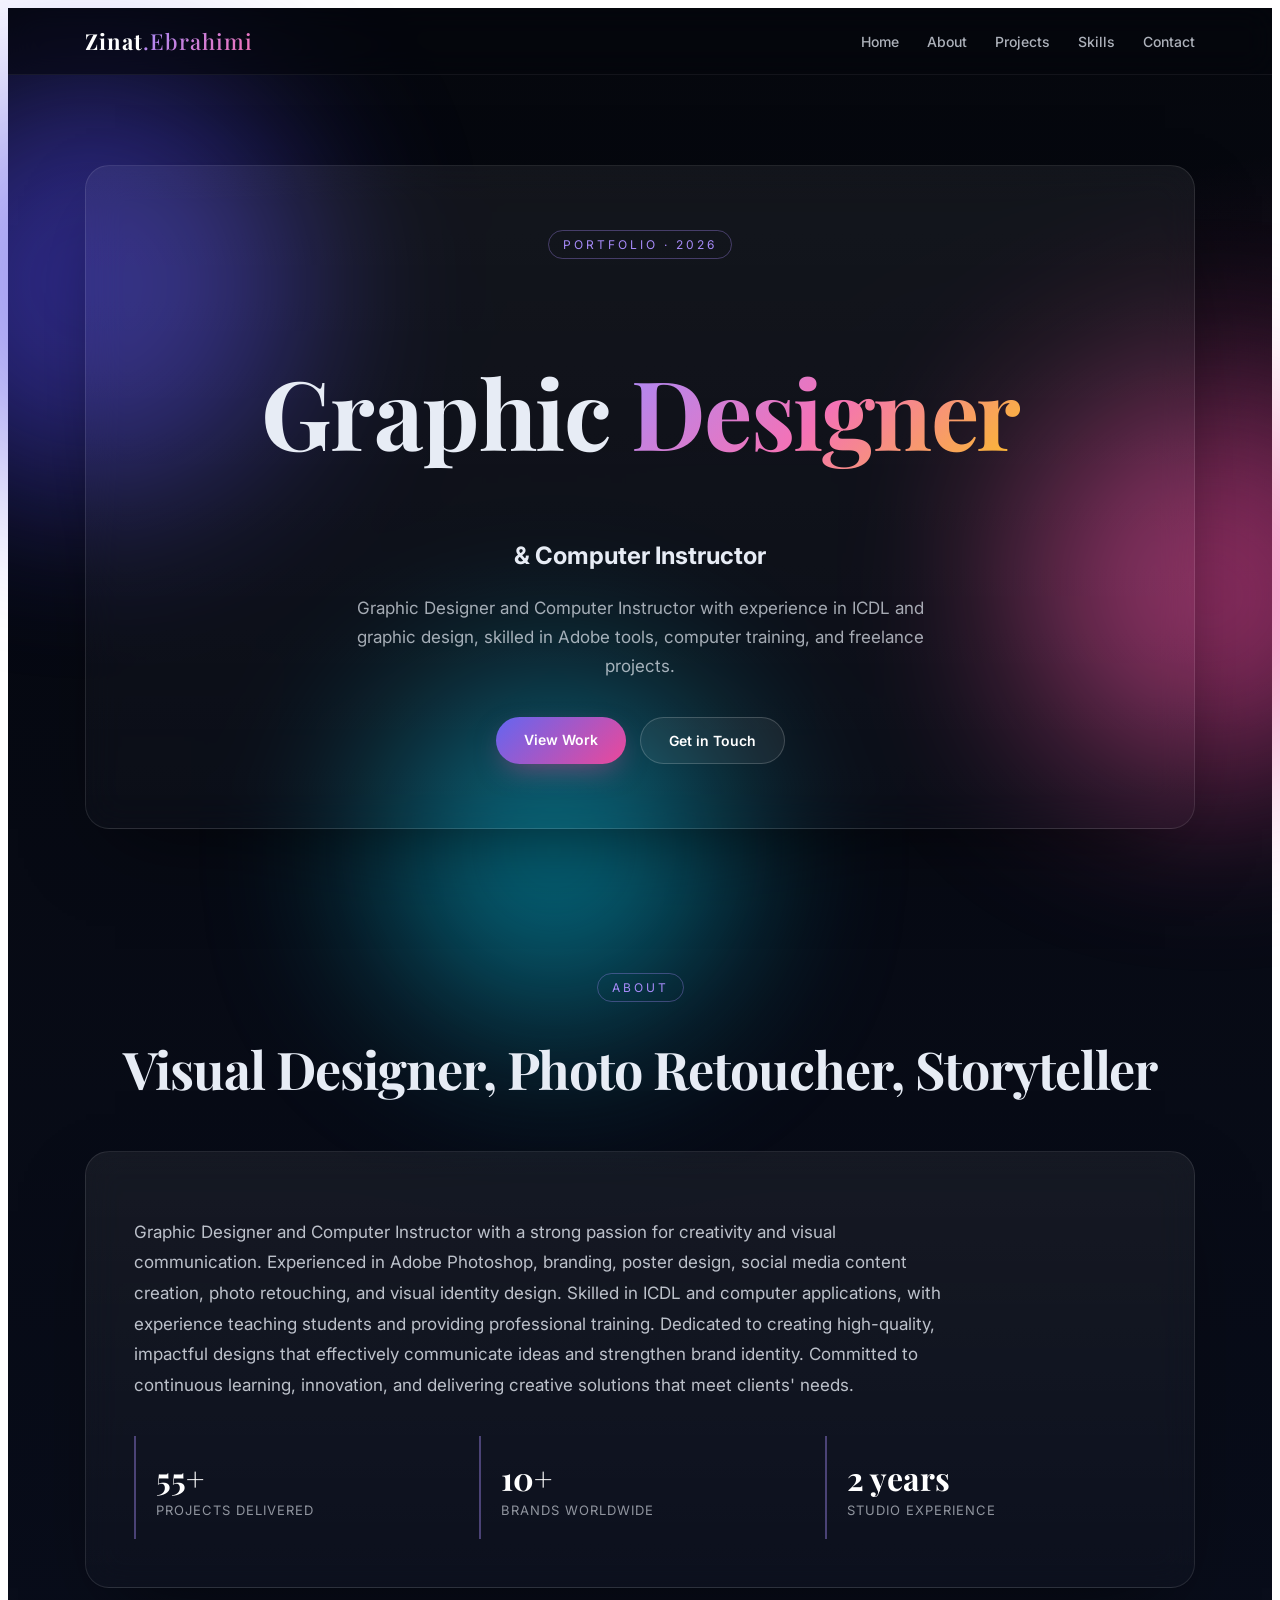
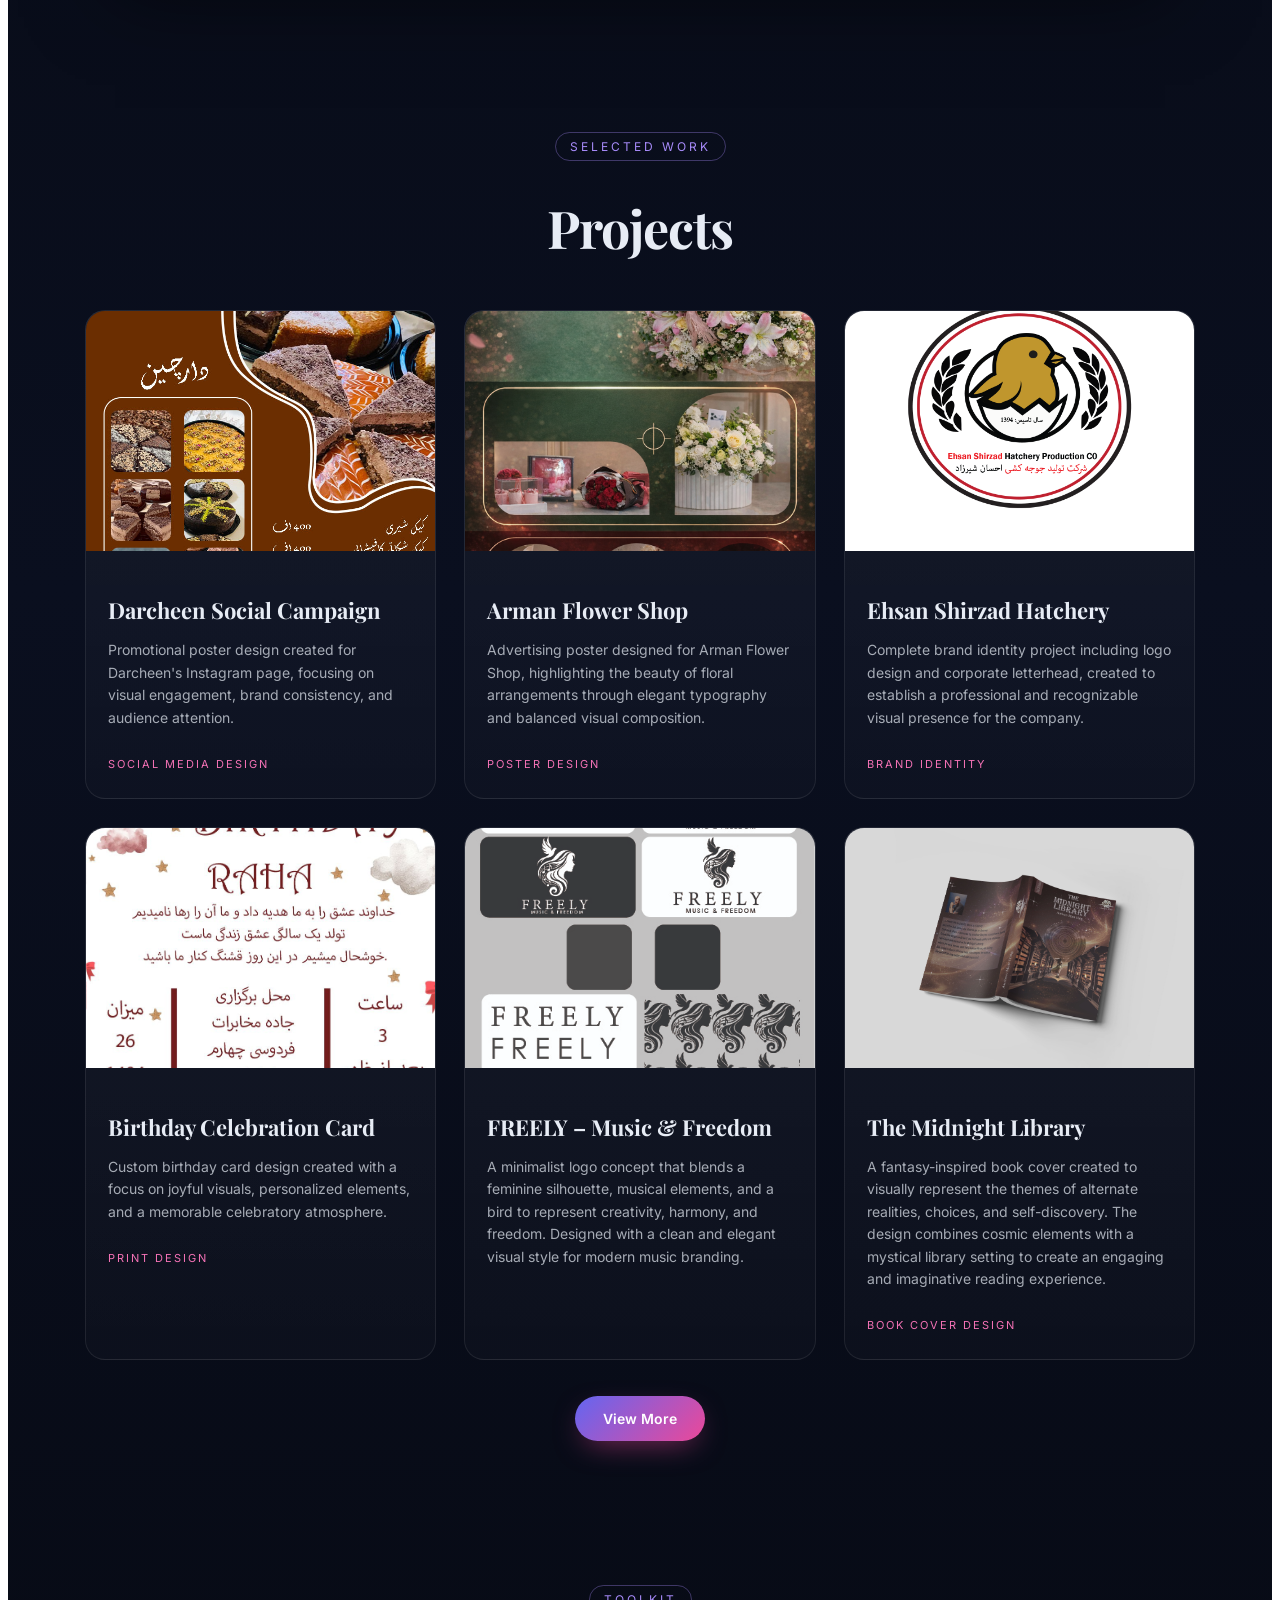
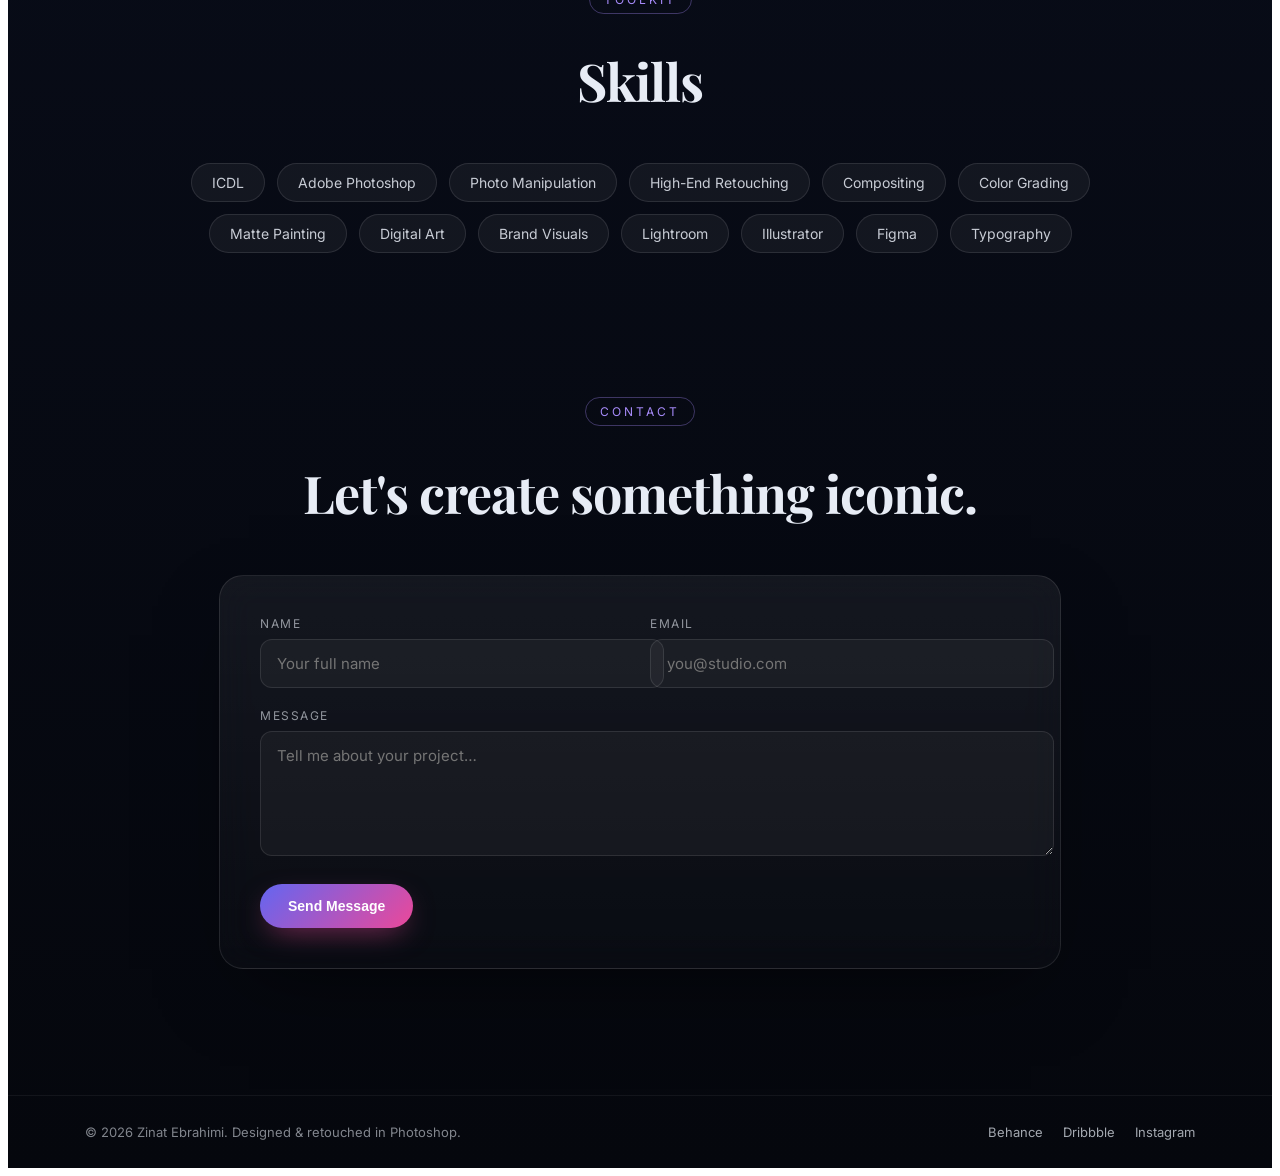
==== index.html @ a266a209 "Add files via upload" ====
<!doctype html>
<html lang="en">
<head>
<meta charset="utf-8" />
<meta name="viewport" content="width=device-width, initial-scale=1" />
<title>Zinat Ebrahimi — Photoshop Designer Portfolio</title>
<meta name="description" content="Luxury portfolio of Alex Rivera, a senior Photoshop designer crafting cinematic photo manipulation, brand visuals, and digital art." />
<link rel="preconnect" href="https://fonts.googleapis.com" />
<link rel="preconnect" href="https://fonts.gstatic.com" crossorigin />
<link rel="stylesheet" href="https://fonts.googleapis.com/css2?family=Inter:wght@300;400;500;600;700&family=Playfair+Display:wght@600;700&display=swap" />
<link rel="stylesheet" href="style.css" />
</head>
<body>
<div class="page">
  <div class="bg-orbs" aria-hidden="true">
    <span class="orb orb-1"></span>
    <span class="orb orb-2"></span>
    <span class="orb orb-3"></span>
  </div>
  <header class="navbar">
    <a href="#home" class="logo">Zinat<span>.Ebrahimi</span></a>
    <nav class="nav-links">
      <a href="#home">Home</a>
      <a href="#about">About</a>
      <a href="#projects">Projects</a>
      <a href="#skills">Skills</a>
      <a href="#contact">Contact</a>
    </nav>
  </header>
  <section id="home" class="hero">
    <div class="hero-inner glass">
      <span class="eyebrow">Portfolio · 2026</span>
      <h1>Graphic <span class="gradient-text">Designer</span></h1>
      <h2>& Computer Instructor</h2>
      <p class="subtitle">Graphic Designer and Computer
Instructor with experience in ICDL
and graphic design, skilled in Adobe
tools, computer training, and
freelance projects.</p>
      <div class="hero-cta">
        <a href="#projects" class="btn btn-primary">View Work</a>
        <a href="#contact" class="btn btn-ghost">Get in Touch</a>
      </div>
    </div>
  </section>
  <section id="about" class="section">
    <div class="section-head">
      <span class="eyebrow">About</span>
      <h2>Visual Designer, Photo Retoucher, Storyteller</h2>
    </div>
    <div class="about glass">
      <p>Graphic Designer and Computer Instructor with a strong passion for creativity and visual communication. Experienced in Adobe Photoshop, branding, poster design, social media content creation, photo retouching, and visual identity design. Skilled in ICDL and computer applications, with experience teaching students and providing professional training. Dedicated to creating high-quality, impactful designs that effectively communicate ideas and strengthen brand identity. Committed to continuous learning, innovation, and delivering creative solutions that meet clients' needs.</p>
      <div class="stats">
        <div><strong>55+</strong><span>Projects delivered</span></div>
        <div><strong>10+</strong><span>Brands worldwide</span></div>
        <div><strong>2 years</strong><span>Studio experience</span></div>
      </div>
    </div>
  </section>
  <section id="projects" class="section">
    <div class="section-head">
      <span class="eyebrow">Selected Work</span>
      <h2>Projects</h2>
    </div>
    <div class="projects">
      <article class="card">
        <div class="card-media" style="background-image:url('./image/4.jpg')"></div>
        <div class="card-body"><h3>Darcheen Social Campaign</h3><p>Promotional poster design created for Darcheen's Instagram page, focusing on visual engagement, brand consistency, and audience attention.</p><span class="card-tag">Social Media Design</span></div>
      </article>
      <article class="card">
        <div class="card-media" style="background-image:url('./image/6.png')"></div>
        <div class="card-body"><h3>Arman Flower Shop</h3><p>Advertising poster designed for Arman Flower Shop, highlighting the beauty of floral arrangements through elegant typography and balanced visual composition.</p><span class="card-tag">Poster Design</span></div>
      </article>
      <article class="card">
        <div class="card-media" style="background-image:url('./image/23.png')"></div>
        <div class="card-body"><h3>Ehsan Shirzad Hatchery</h3><p>Complete brand identity project including logo design and corporate letterhead, created to establish a professional and recognizable visual presence for the company.</p><span class="card-tag">Brand Identity</span></div>
      </article>
      <article class="card">
        <div class="card-media" style="background-image:url('./image/24.jpg')"></div>
        <div class="card-body"><h3>Birthday Celebration Card</h3><p>Custom birthday card design created with a focus on joyful visuals, personalized elements, and a memorable celebratory atmosphere.</p><span class="card-tag">Print Design</span></div>
      </article>
      <article class="card">
        <div class="card-media" style="background-image:url('./image/25.jpg')"></div>
        <div class="card-body"><h3>FREELY – Music & Freedom</h3><p>A minimalist logo concept that blends a feminine silhouette, musical elements, and a bird to represent creativity, harmony, and freedom. Designed with a clean and elegant visual style for modern music branding.</p><span class="card-tag"></span></div>
      </article>
       <article class="card">
        <div class="card-media" style="background-image:url('./image/9.jpg')"></div>
        <div class="card-body"><h3>The Midnight Library</h3><p>A fantasy-inspired book cover created to visually represent the themes of alternate realities, choices, and self-discovery. The design combines cosmic elements with a mystical library setting to create an engaging and imaginative reading experience.</p><span class="card-tag">Book Cover Design</span></div>
      </article>
    </div>
    <div class="hero-cta">
        <a href="./more.html" class="btn btn-primary">View More</a>
      </div>
  </section>
  <section id="skills" class="section">
    <div class="section-head">
      <span class="eyebrow">Toolkit</span>
      <h2>Skills</h2>
    </div>
    <div class="pills">
      <span class="pill">ICDL</span>
      <span class="pill">Adobe Photoshop</span>
      <span class="pill">Photo Manipulation</span>
      <span class="pill">High-End Retouching</span>
      <span class="pill">Compositing</span>
      <span class="pill">Color Grading</span>
      <span class="pill">Matte Painting</span>
      <span class="pill">Digital Art</span>
      <span class="pill">Brand Visuals</span>
      <span class="pill">Lightroom</span>
      <span class="pill">Illustrator</span>
      <span class="pill">Figma</span>
      <span class="pill">Typography</span>
    </div>
  </section>
  <section id="contact" class="section">
    <div class="section-head">
      <span class="eyebrow">Contact</span>
      <h2>Let's create something iconic.</h2>
    </div>
    <form class="contact glass" onsubmit="event.preventDefault()">
      <div class="row">
        <label><span>Name</span><input type="text" placeholder="Your full name" required /></label>
        <label><span>Email</span><input type="email" placeholder="you@studio.com" required /></label>
      </div>
      <label><span>Message</span><textarea rows="5" placeholder="Tell me about your project…" required></textarea></label>
      <button type="submit" class="btn btn-primary">Send Message</button>
    </form>
  </section>
  <footer class="footer">
    <div>© 2026 Zinat Ebrahimi. Designed & retouched in Photoshop.</div>
    <div class="socials">
      <a href="#">Behance</a>
      <a href="#">Dribbble</a>
      <a href="#">Instagram</a>
    </div>
  </footer>
</div>
</body>
</html>
---- style.css ----
public/portfolio/styles.css
* { box-sizing: border-box; margin: 0; padding: 0; }
html { scroll-behavior: smooth; }
body { font-family: 'Inter', system-ui, sans-serif; }
.page {
  position: relative;
  min-height: 100vh;
  color: #e7ecf5;
  background:
    radial-gradient(1200px 600px at 10% -10%, rgba(99,102,241,0.20), transparent 60%),
    radial-gradient(900px 500px at 110% 10%, rgba(236,72,153,0.15), transparent 60%),
    linear-gradient(180deg, #05070d 0%, #0a0f1f 50%, #05070d 100%);
  overflow-x: hidden;
}
.bg-orbs { position: fixed; inset: 0; pointer-events: none; z-index: 0; }
.orb { position: absolute; border-radius: 50%; filter: blur(90px); opacity: .55; animation: float 14s ease-in-out infinite; }
.orb-1 { width: 420px; height: 420px; background: #4f46e5; top: 8%; left: -120px; }
.orb-2 { width: 380px; height: 380px; background: #ec4899; top: 45%; right: -120px; animation-delay: -5s; }
.orb-3 { width: 340px; height: 340px; background: #06b6d4; bottom: -120px; left: 30%; animation-delay: -9s; }
@keyframes float { 0%,100% { transform: translateY(0) translateX(0); } 50% { transform: translateY(-40px) translateX(20px); } }
.glass {
  background: linear-gradient(180deg, rgba(255,255,255,0.06), rgba(255,255,255,0.02));
  border: 1px solid rgba(255,255,255,0.10);
  backdrop-filter: blur(18px);
  -webkit-backdrop-filter: blur(18px);
  border-radius: 24px;
  box-shadow: 0 30px 80px -30px rgba(0,0,0,0.6);
}
.navbar {
  position: sticky; top: 0; z-index: 50;
  display: flex; align-items: center; justify-content: space-between;
  padding: 18px 6vw;
  background: rgba(5,7,13,0.55);
  backdrop-filter: blur(16px);
  border-bottom: 1px solid rgba(255,255,255,0.06);
}
.logo { font-family: 'Playfair Display', serif; font-size: 22px; font-weight: 700; color: #fff; text-decoration: none; letter-spacing: 1px; }
.logo span { background: linear-gradient(135deg,#a78bfa,#f472b6); -webkit-background-clip: text; background-clip: text; color: transparent; font-weight: 500; }
.nav-links { display: flex; gap: 28px; }
.nav-links a { color: rgba(231,236,245,.75); text-decoration: none; font-size: 14px; font-weight: 500; position: relative; transition: color .25s; }
.nav-links a::after { content:''; position:absolute; left:0; bottom:-6px; width:0; height:1px; background: linear-gradient(90deg,#a78bfa,#f472b6); transition: width .3s ease; }
.nav-links a:hover { color: #fff; }
.nav-links a:hover::after { width: 100%; }
.hero { position: relative; z-index: 1; padding: 10vh 6vw 8vh; display:flex; justify-content:center; }
.hero-inner { padding: 64px 56px; max-width: 1000px; width: 100%; text-align: center; }
.eyebrow { display:inline-block; font-size: 12px; letter-spacing: 3px; text-transform: uppercase; color: #a78bfa; padding: 6px 14px; border:1px solid rgba(167,139,250,.35); border-radius:999px; margin-bottom: 22px; }
h1 { font-family: 'Playfair Display', serif; font-size: clamp(48px, 8vw, 96px); line-height: 1.05; font-weight: 700; letter-spacing: -1.5px; }
.gradient-text { background: linear-gradient(135deg,#a78bfa 0%, #f472b6 50%, #fbbf24 100%); -webkit-background-clip: text; background-clip: text; color: transparent; }
.subtitle { margin: 24px auto 0; max-width: 620px; font-size: 17px; line-height: 1.7; color: rgba(231,236,245,.7); }
.hero-cta { margin-top: 36px; display:flex; gap: 14px; justify-content: center; flex-wrap: wrap; }
.btn { display: inline-block; padding: 14px 28px; border-radius: 999px; font-size: 14px; font-weight: 600; text-decoration: none; cursor: pointer; transition: transform .25s ease, box-shadow .25s ease, background .25s; border: none; }
.btn-primary { color: #fff; background: linear-gradient(135deg,#6366f1,#ec4899); box-shadow: 0 10px 30px -10px rgba(236,72,153,.6); }
.btn-primary:hover { transform: translateY(-2px); box-shadow: 0 18px 40px -10px rgba(236,72,153,.7); }
.btn-ghost { color: #fff; background: rgba(255,255,255,.06); border: 1px solid rgba(255,255,255,.18); }
.btn-ghost:hover { background: rgba(255,255,255,.12); transform: translateY(-2px); }
.section { position: relative; z-index:1; padding: 8vh 6vw; max-width: 1200px; margin: 0 auto; }
.section-head { text-align: center; margin-bottom: 48px; }
.section-head h2 { font-family: 'Playfair Display', serif; font-size: clamp(32px, 5vw, 52px); font-weight: 700; margin-top: 10px; letter-spacing: -1px; }
.about { padding: 48px; }
.about p { font-size: 17px; line-height: 1.8; color: rgba(231,236,245,.8); max-width: 820px; }
.stats { margin-top: 36px; display:grid; grid-template-columns: repeat(3,1fr); gap: 24px; }
.stats > div { padding: 20px; border-left: 2px solid rgba(167,139,250,.4); }
.stats strong { display:block; font-family:'Playfair Display',serif; font-size: 32px; color:#fff; }
.stats span { font-size: 13px; color: rgba(231,236,245,.6); letter-spacing: 1px; text-transform: uppercase; }
.projects { display:grid; grid-template-columns: repeat(3, 1fr); gap: 28px; }
.card { border-radius: 20px; overflow: hidden; background: linear-gradient(180deg, rgba(255,255,255,0.05), rgba(255,255,255,0.02)); border: 1px solid rgba(255,255,255,.08); transition: transform .4s ease, box-shadow .4s ease, border-color .4s; }
.card:hover { transform: translateY(-10px); box-shadow: 0 30px 60px -20px rgba(99,102,241,.5); border-color: rgba(167,139,250,.4); }
.card-media { height: 240px; background-size: cover; background-position: center; transition: transform .6s ease; }
.card:hover .card-media { transform: scale(1.06); }
.card-body { padding: 22px 22px 26px; }
.card-body h3 { font-family:'Playfair Display',serif; font-size: 22px; margin-bottom: 8px; }
.card-body p { color: rgba(231,236,245,.7); font-size: 14px; line-height: 1.6; }
.card-tag { display: inline-block; margin-top: 14px; font-size: 11px; letter-spacing: 2px; text-transform: uppercase; color: #f472b6; }
.pills { display:flex; flex-wrap: wrap; gap: 12px; justify-content: center; max-width: 900px; margin: 0 auto; }
.pill { padding: 10px 20px; border-radius: 999px; background: rgba(255,255,255,.05); border:1px solid rgba(255,255,255,.10); font-size: 14px; color: rgba(231,236,245,.85); transition: all .25s; }
.pill:hover { background: linear-gradient(135deg, rgba(99,102,241,.25), rgba(236,72,153,.25)); border-color: rgba(167,139,250,.5); transform: translateY(-2px); color: #fff; }
.contact { padding: 40px; max-width: 760px; margin: 0 auto; display:flex; flex-direction: column; gap: 20px; }
.contact .row { display:grid; grid-template-columns: 1fr 1fr; gap: 20px; }
.contact label { display:flex; flex-direction: column; gap: 8px; font-size: 12px; letter-spacing: 1.5px; text-transform: uppercase; color: rgba(231,236,245,.6); }
.contact input, .contact textarea { width: 100%; padding: 14px 16px; border-radius: 12px; background: rgba(255,255,255,.04); border: 1px solid rgba(255,255,255,.1); color: #fff; font-size: 15px; font-family: inherit; transition: border-color .25s, background .25s; }
.contact input:focus, .contact textarea:focus { outline: none; border-color: rgba(167,139,250,.6); background: rgba(255,255,255,.07); }
.contact textarea { resize: vertical; }
.contact .btn { align-self: flex-start; margin-top: 8px; }
.footer { position: relative; z-index:1; margin-top: 6vh; padding: 28px 6vw; display:flex; justify-content: space-between; align-items: center; border-top: 1px solid rgba(255,255,255,.06); font-size: 13px; color: rgba(231,236,245,.55); flex-wrap: wrap; gap: 14px; }
.socials { display:flex; gap: 20px; }
.socials a { color: rgba(231,236,245,.7); text-decoration: none; transition: color .25s; }
.socials a:hover { color: #f472b6; }
@media (max-width: 960px) {
  .projects { grid-template-columns: repeat(2,1fr); }
  .stats { grid-template-columns: 1fr 1fr; }
}
@media (max-width: 640px) {
  .nav-links { display: none; }
  .hero-inner { padding: 44px 24px; }
  .projects { grid-template-columns: 1fr; }
  .stats { grid-template-columns: 1fr; }
  .contact { padding: 24px; }
  .contact .row { grid-template-columns: 1fr; }
  .about { padding: 28px; }
}
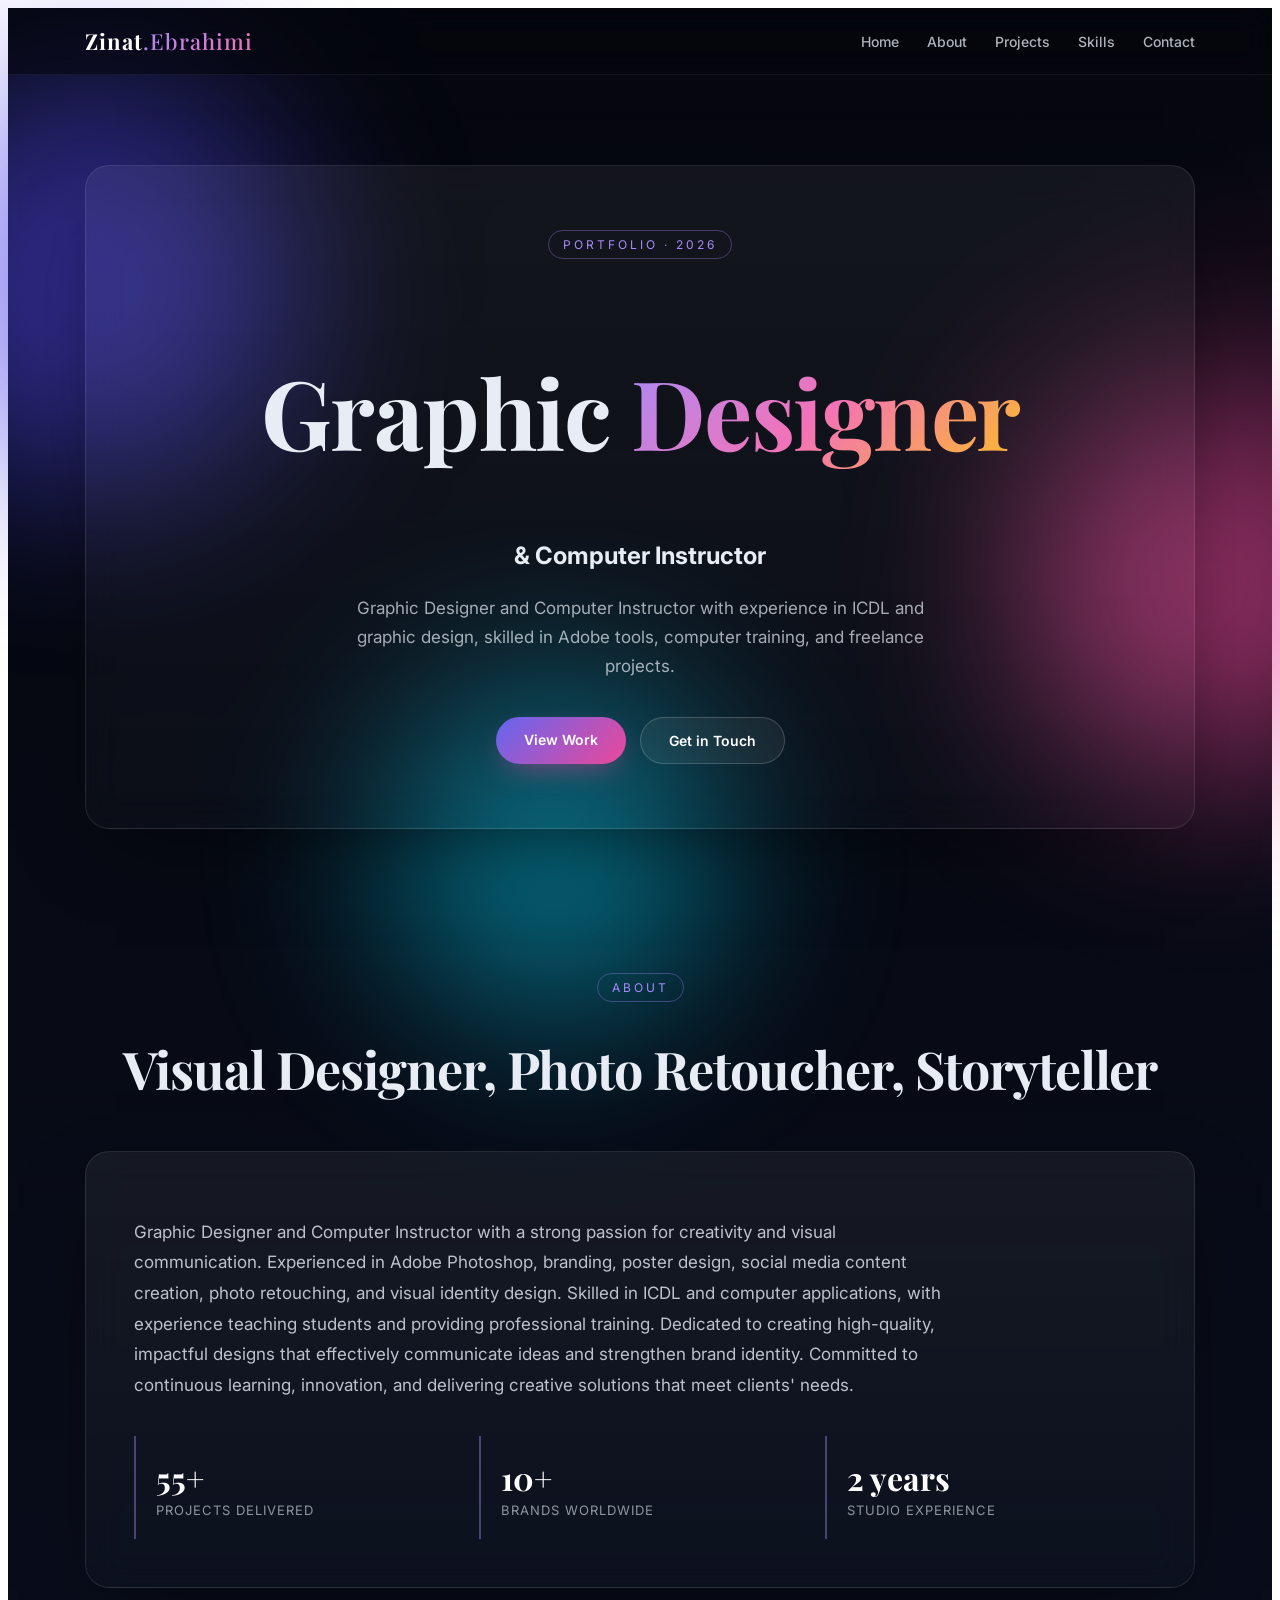
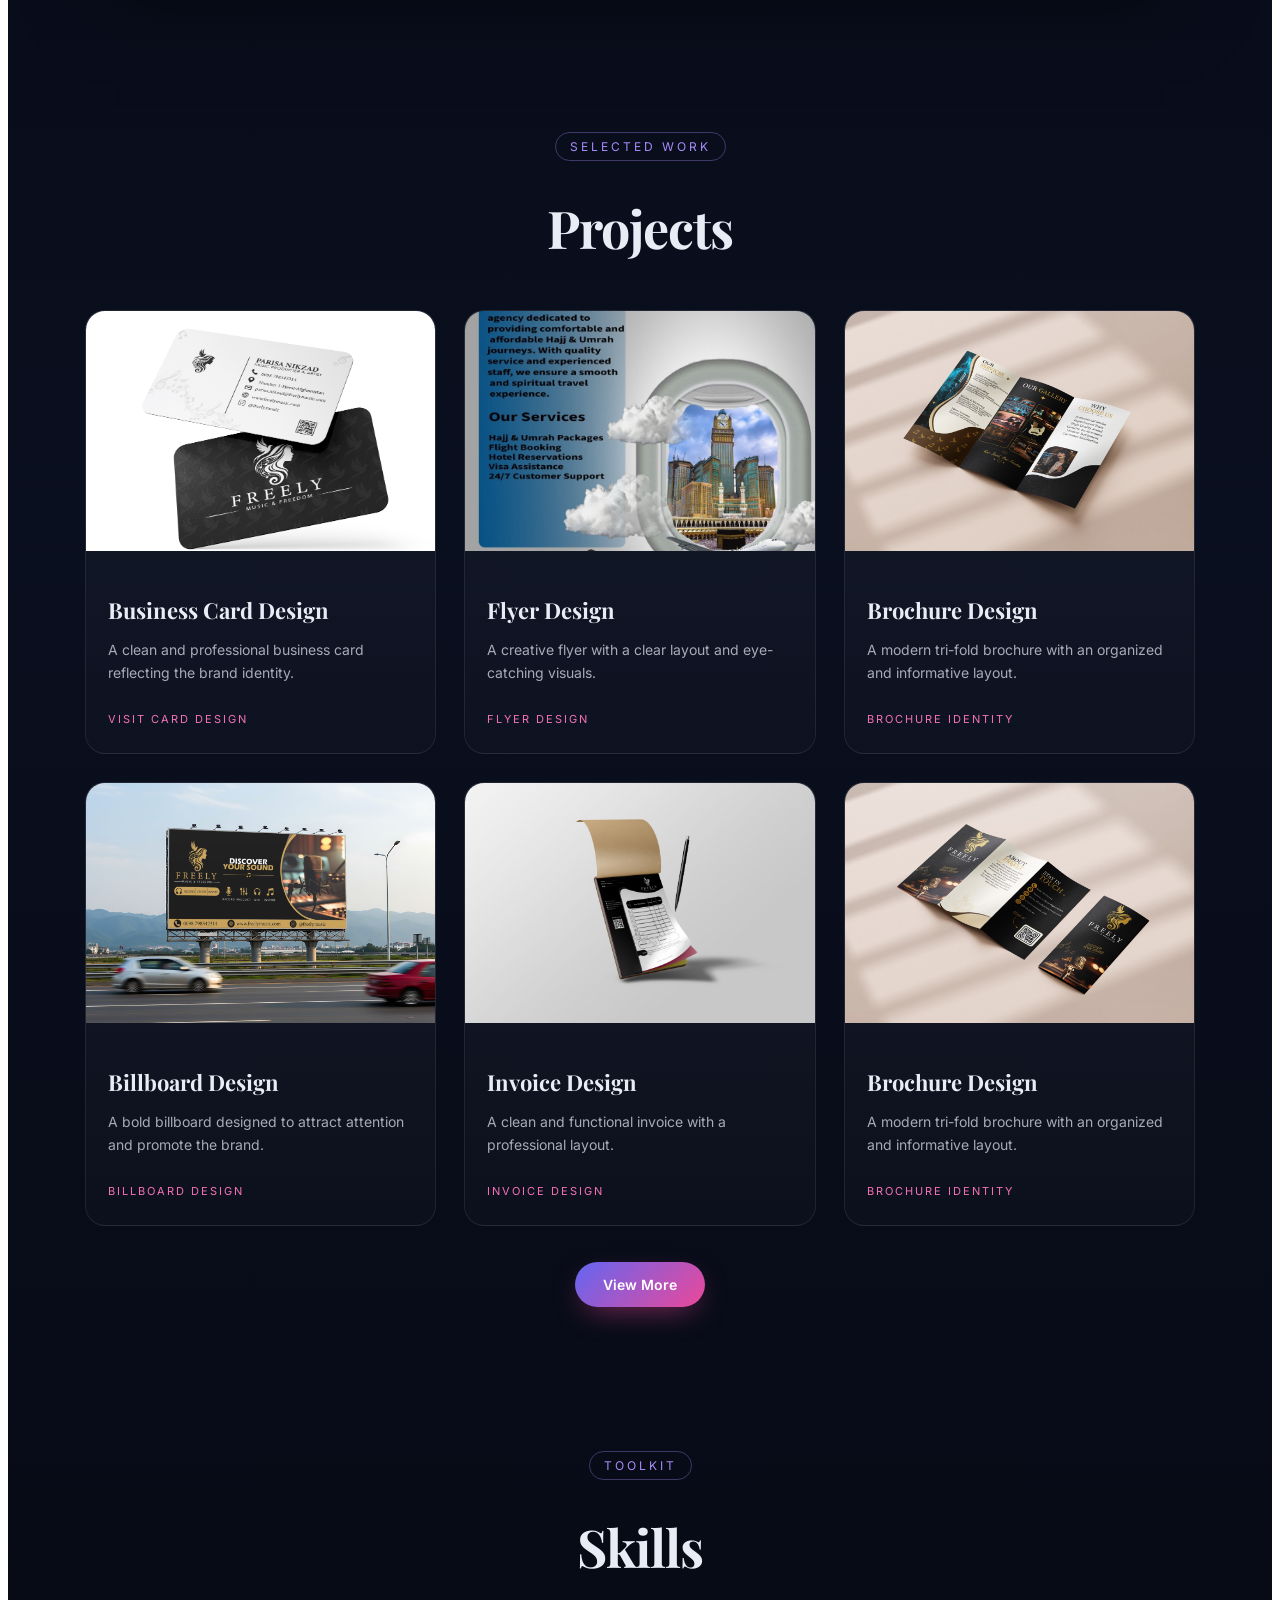
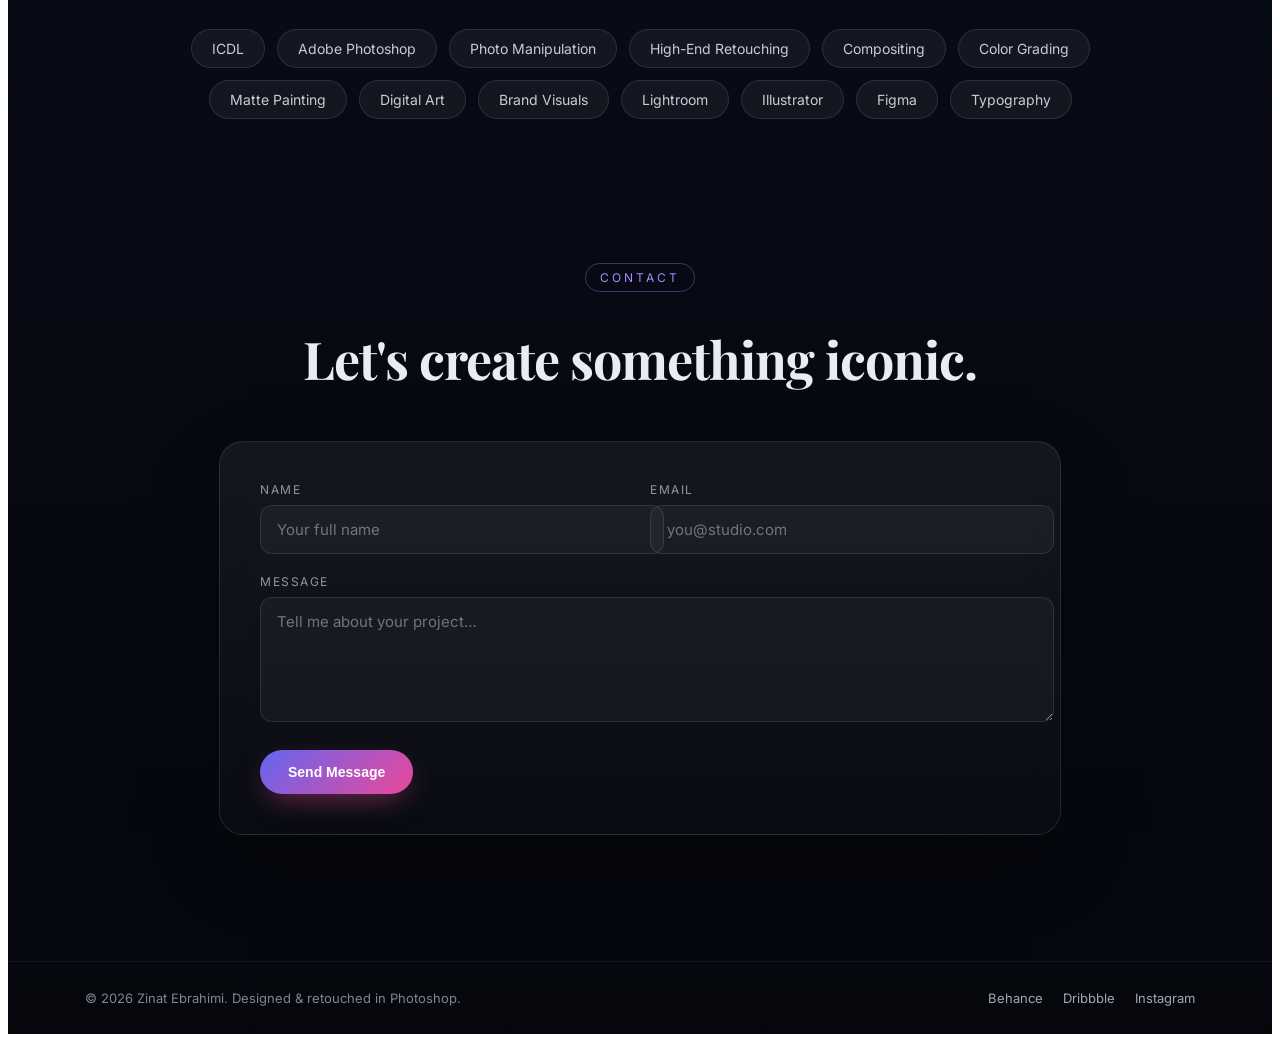
==== commit b1438f2a: "add other projects" ====
--- a/index.html
+++ b/index.html
@@ -62,30 +62,30 @@
       <span class="eyebrow">Selected Work</span>
       <h2>Projects</h2>
     </div>
-    <div class="projects">
+     <div class="projects">
       <article class="card">
-        <div class="card-media" style="background-image:url('./image/4.jpg')"></div>
-        <div class="card-body"><h3>Darcheen Social Campaign</h3><p>Promotional poster design created for Darcheen's Instagram page, focusing on visual engagement, brand consistency, and audience attention.</p><span class="card-tag">Social Media Design</span></div>
+        <div class="card-media" style="background-image:url('./image/visit\ card\ mo.jpg')"></div>
+        <div class="card-body"><h3>Business Card Design</h3><p>A clean and professional business card reflecting the brand identity.</p><span class="card-tag">Visit Card Design</span></div>
       </article>
       <article class="card">
-        <div class="card-media" style="background-image:url('./image/6.png')"></div>
-        <div class="card-body"><h3>Arman Flower Shop</h3><p>Advertising poster designed for Arman Flower Shop, highlighting the beauty of floral arrangements through elegant typography and balanced visual composition.</p><span class="card-tag">Poster Design</span></div>
+        <div class="card-media" style="background-image:url('./image/tract.jpg')"></div>
+        <div class="card-body"><h3>Flyer Design</h3><p>A creative flyer with a clear layout and eye-catching visuals.</p><span class="card-tag">Flyer Design</span></div>
       </article>
       <article class="card">
-        <div class="card-media" style="background-image:url('./image/23.png')"></div>
-        <div class="card-body"><h3>Ehsan Shirzad Hatchery</h3><p>Complete brand identity project including logo design and corporate letterhead, created to establish a professional and recognizable visual presence for the company.</p><span class="card-tag">Brand Identity</span></div>
+        <div class="card-media" style="background-image:url('./image/broshore.jpg')"></div>
+        <div class="card-body"><h3>Brochure Design</h3><p>A modern tri-fold brochure with an organized and informative layout.</p><span class="card-tag">Brochure Identity</span></div>
       </article>
       <article class="card">
-        <div class="card-media" style="background-image:url('./image/24.jpg')"></div>
-        <div class="card-body"><h3>Birthday Celebration Card</h3><p>Custom birthday card design created with a focus on joyful visuals, personalized elements, and a memorable celebratory atmosphere.</p><span class="card-tag">Print Design</span></div>
+        <div class="card-media" style="background-image:url('./image/bildbore.jpg')"></div>
+        <div class="card-body"><h3>Billboard Design</h3><p>A bold billboard designed to attract attention and promote the brand.</p><span class="card-tag">Billboard Design</span></div>
       </article>
       <article class="card">
-        <div class="card-media" style="background-image:url('./image/25.jpg')"></div>
-        <div class="card-body"><h3>FREELY – Music & Freedom</h3><p>A minimalist logo concept that blends a feminine silhouette, musical elements, and a bird to represent creativity, harmony, and freedom. Designed with a clean and elegant visual style for modern music branding.</p><span class="card-tag"></span></div>
+        <div class="card-media" style="background-image:url('./image/faktor.jpg')"></div>
+        <div class="card-body"><h3>Invoice Design</h3><p>A clean and functional invoice with a professional layout.</p><span class="card-tag">Invoice Design</span></div>
       </article>
-       <article class="card">
-        <div class="card-media" style="background-image:url('./image/9.jpg')"></div>
-        <div class="card-body"><h3>The Midnight Library</h3><p>A fantasy-inspired book cover created to visually represent the themes of alternate realities, choices, and self-discovery. The design combines cosmic elements with a mystical library setting to create an engaging and imaginative reading experience.</p><span class="card-tag">Book Cover Design</span></div>
+      <article class="card">
+        <div class="card-media" style="background-image:url('./image/broshore1.jpg')"></div>
+        <div class="card-body"><h3>Brochure Design</h3><p>A modern tri-fold brochure with an organized and informative layout.</p><span class="card-tag">Brochure Identity</span></div>
       </article>
     </div>
     <div class="hero-cta">
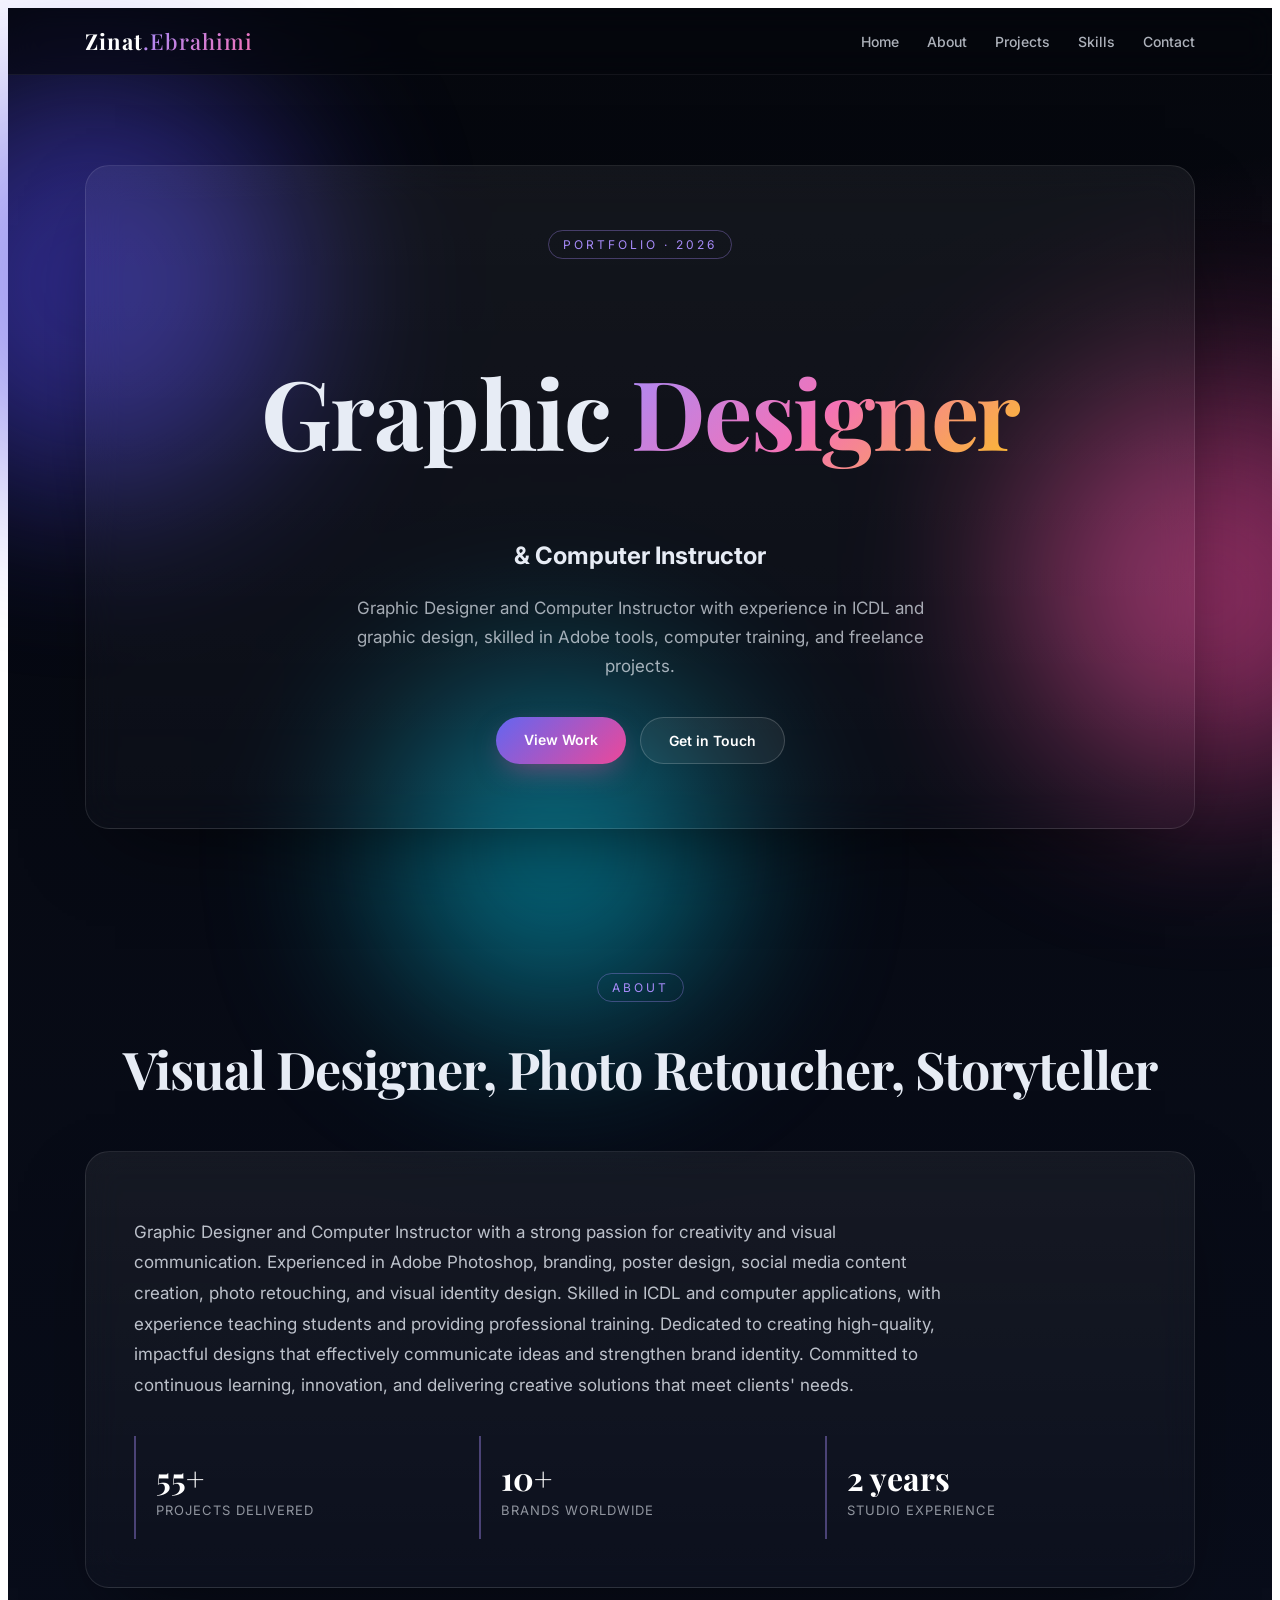
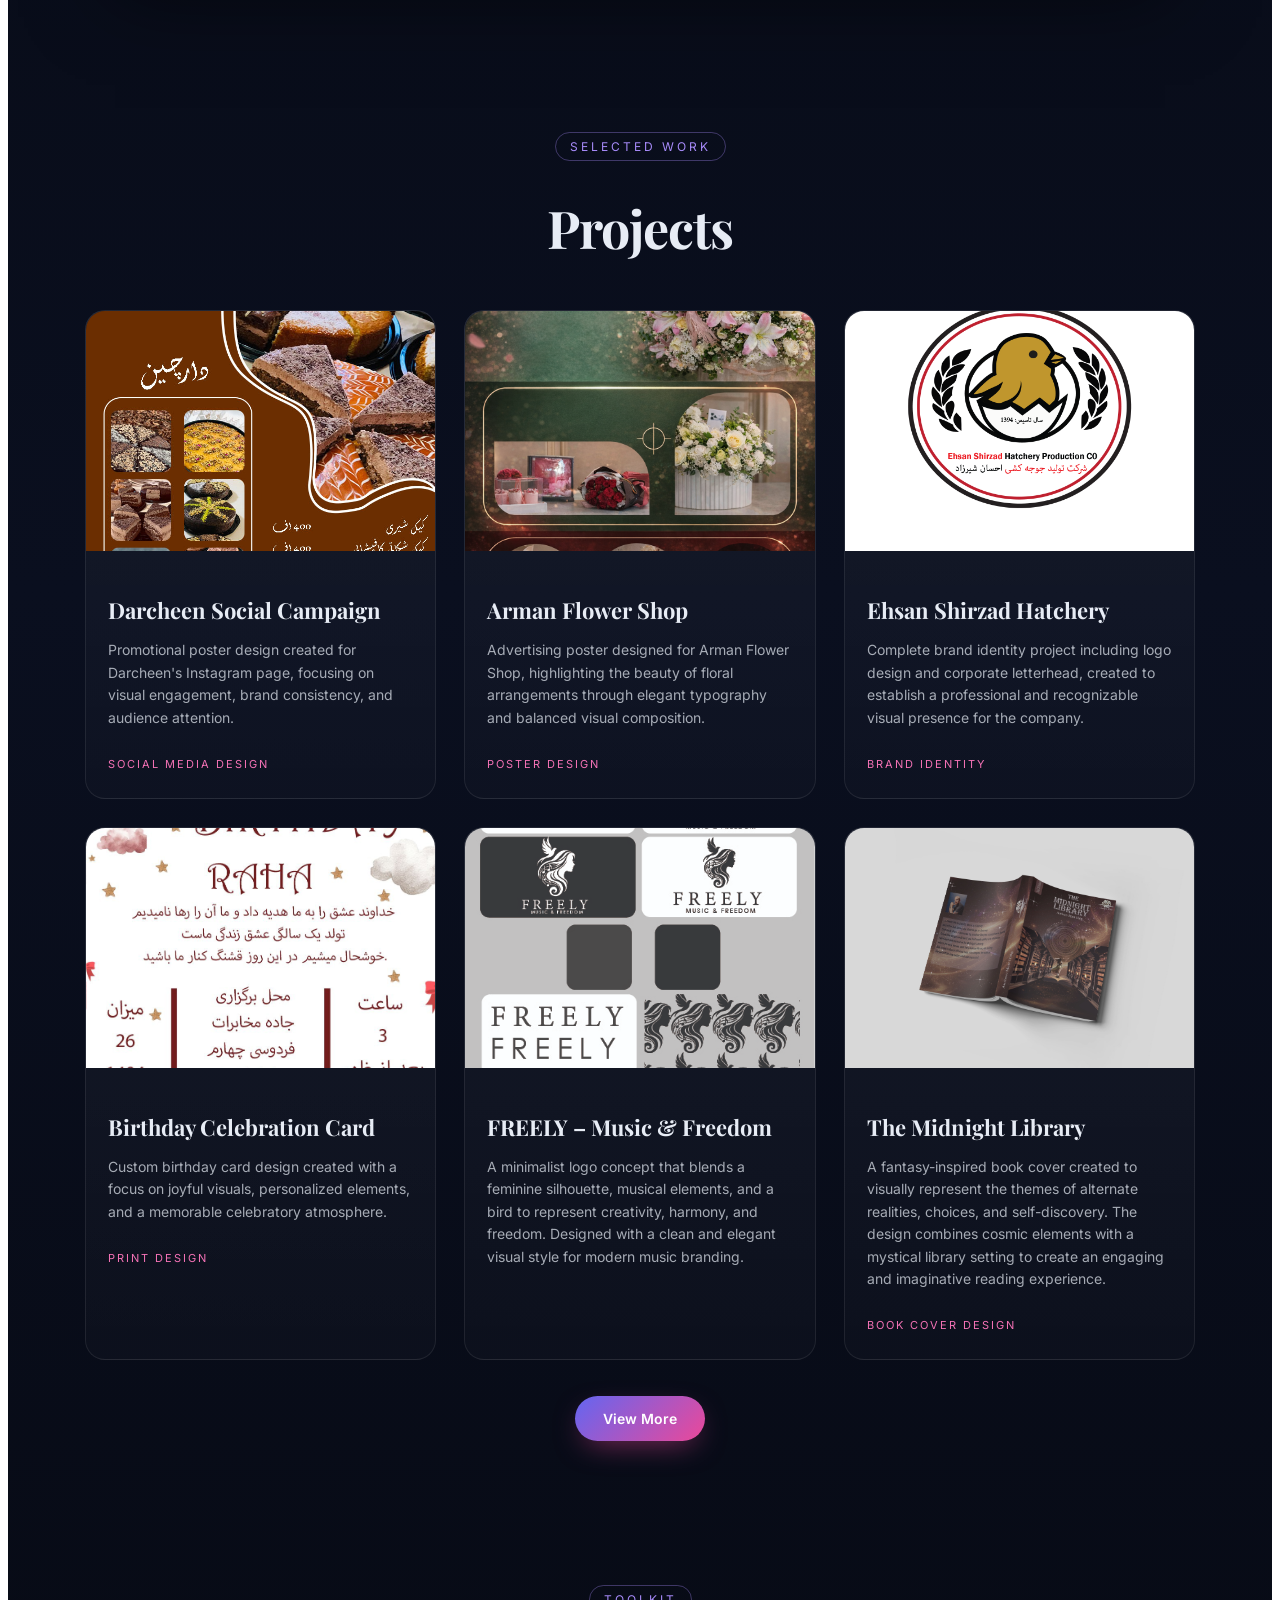
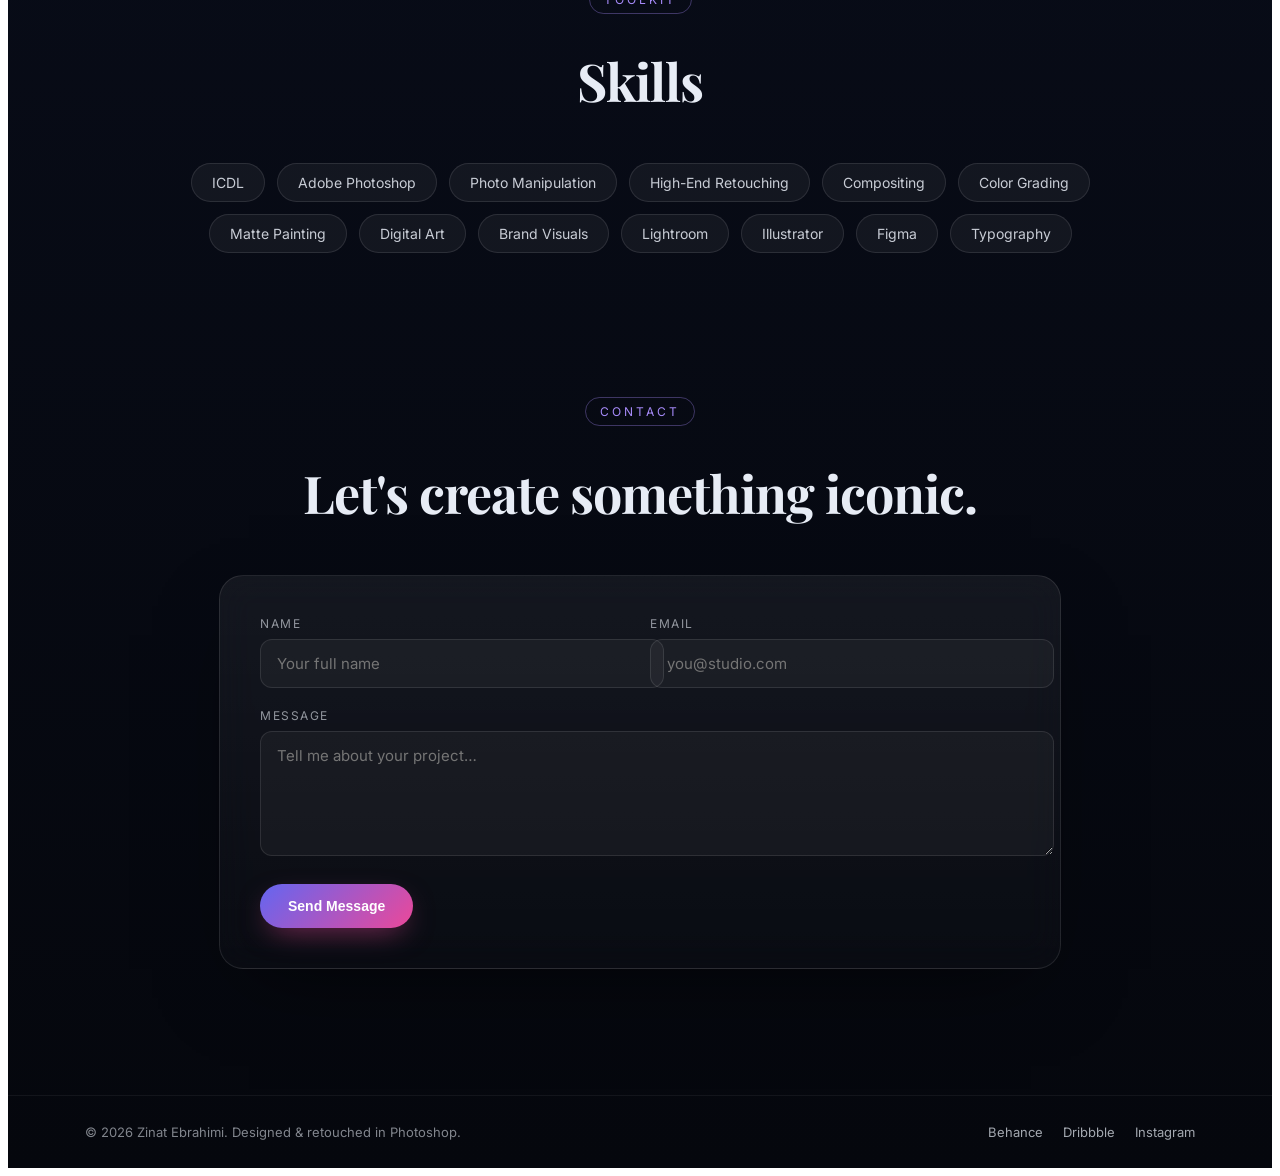
==== commit c59eabcf: "convert cards" ====
--- a/index.html
+++ b/index.html
@@ -1,140 +1,237 @@
 <!doctype html>
 <html lang="en">
-<head>
-<meta charset="utf-8" />
-<meta name="viewport" content="width=device-width, initial-scale=1" />
-<title>Zinat Ebrahimi — Photoshop Designer Portfolio</title>
-<meta name="description" content="Luxury portfolio of Alex Rivera, a senior Photoshop designer crafting cinematic photo manipulation, brand visuals, and digital art." />
-<link rel="preconnect" href="https://fonts.googleapis.com" />
-<link rel="preconnect" href="https://fonts.gstatic.com" crossorigin />
-<link rel="stylesheet" href="https://fonts.googleapis.com/css2?family=Inter:wght@300;400;500;600;700&family=Playfair+Display:wght@600;700&display=swap" />
-<link rel="stylesheet" href="style.css" />
-</head>
-<body>
-<div class="page">
-  <div class="bg-orbs" aria-hidden="true">
-    <span class="orb orb-1"></span>
-    <span class="orb orb-2"></span>
-    <span class="orb orb-3"></span>
-  </div>
-  <header class="navbar">
-    <a href="#home" class="logo">Zinat<span>.Ebrahimi</span></a>
-    <nav class="nav-links">
-      <a href="#home">Home</a>
-      <a href="#about">About</a>
-      <a href="#projects">Projects</a>
-      <a href="#skills">Skills</a>
-      <a href="#contact">Contact</a>
-    </nav>
-  </header>
-  <section id="home" class="hero">
-    <div class="hero-inner glass">
-      <span class="eyebrow">Portfolio · 2026</span>
-      <h1>Graphic <span class="gradient-text">Designer</span></h1>
-      <h2>& Computer Instructor</h2>
-      <p class="subtitle">Graphic Designer and Computer
-Instructor with experience in ICDL
-and graphic design, skilled in Adobe
-tools, computer training, and
-freelance projects.</p>
-      <div class="hero-cta">
-        <a href="#projects" class="btn btn-primary">View Work</a>
-        <a href="#contact" class="btn btn-ghost">Get in Touch</a>
+  <head>
+    <meta charset="utf-8" />
+    <meta name="viewport" content="width=device-width, initial-scale=1" />
+    <title>Zinat Ebrahimi — Photoshop Designer Portfolio</title>
+    <meta
+      name="description"
+      content="Luxury portfolio of Alex Rivera, a senior Photoshop designer crafting cinematic photo manipulation, brand visuals, and digital art."
+    />
+    <link rel="preconnect" href="https://fonts.googleapis.com" />
+    <link rel="preconnect" href="https://fonts.gstatic.com" crossorigin />
+    <link
+      rel="stylesheet"
+      href="https://fonts.googleapis.com/css2?family=Inter:wght@300;400;500;600;700&family=Playfair+Display:wght@600;700&display=swap"
+    />
+    <link rel="stylesheet" href="style.css" />
+  </head>
+  <body>
+    <div class="page">
+      <div class="bg-orbs" aria-hidden="true">
+        <span class="orb orb-1"></span>
+        <span class="orb orb-2"></span>
+        <span class="orb orb-3"></span>
       </div>
+      <header class="navbar">
+        <a href="#home" class="logo">Zinat<span>.Ebrahimi</span></a>
+        <nav class="nav-links">
+          <a href="#home">Home</a>
+          <a href="#about">About</a>
+          <a href="#projects">Projects</a>
+          <a href="#skills">Skills</a>
+          <a href="#contact">Contact</a>
+        </nav>
+      </header>
+      <section id="home" class="hero">
+        <div class="hero-inner glass">
+          <span class="eyebrow">Portfolio · 2026</span>
+          <h1>Graphic <span class="gradient-text">Designer</span></h1>
+          <h2>& Computer Instructor</h2>
+          <p class="subtitle">
+            Graphic Designer and Computer Instructor with experience in ICDL and
+            graphic design, skilled in Adobe tools, computer training, and
+            freelance projects.
+          </p>
+          <div class="hero-cta">
+            <a href="#projects" class="btn btn-primary">View Work</a>
+            <a href="#contact" class="btn btn-ghost">Get in Touch</a>
+          </div>
+        </div>
+      </section>
+      <section id="about" class="section">
+        <div class="section-head">
+          <span class="eyebrow">About</span>
+          <h2>Visual Designer, Photo Retoucher, Storyteller</h2>
+        </div>
+        <div class="about glass">
+          <p>
+            Graphic Designer and Computer Instructor with a strong passion for
+            creativity and visual communication. Experienced in Adobe Photoshop,
+            branding, poster design, social media content creation, photo
+            retouching, and visual identity design. Skilled in ICDL and computer
+            applications, with experience teaching students and providing
+            professional training. Dedicated to creating high-quality, impactful
+            designs that effectively communicate ideas and strengthen brand
+            identity. Committed to continuous learning, innovation, and
+            delivering creative solutions that meet clients' needs.
+          </p>
+          <div class="stats">
+            <div><strong>55+</strong><span>Projects delivered</span></div>
+            <div><strong>10+</strong><span>Brands worldwide</span></div>
+            <div><strong>2 years</strong><span>Studio experience</span></div>
+          </div>
+        </div>
+      </section>
+      <section id="projects" class="section">
+        <div class="section-head">
+          <span class="eyebrow">Selected Work</span>
+          <h2>Projects</h2>
+        </div>
+        <div class="projects">
+          <article class="card">
+            <div
+              class="card-media"
+              style="background-image: url(&quot;./image/4.jpg&quot;)"
+            ></div>
+            <div class="card-body">
+              <h3>Darcheen Social Campaign</h3>
+              <p>
+                Promotional poster design created for Darcheen's Instagram page,
+                focusing on visual engagement, brand consistency, and audience
+                attention.
+              </p>
+              <span class="card-tag">Social Media Design</span>
+            </div>
+          </article>
+          <article class="card">
+            <div
+              class="card-media"
+              style="background-image: url(&quot;./image/6.png&quot;)"
+            ></div>
+            <div class="card-body">
+              <h3>Arman Flower Shop</h3>
+              <p>
+                Advertising poster designed for Arman Flower Shop, highlighting
+                the beauty of floral arrangements through elegant typography and
+                balanced visual composition.
+              </p>
+              <span class="card-tag">Poster Design</span>
+            </div>
+          </article>
+          <article class="card">
+            <div
+              class="card-media"
+              style="background-image: url(&quot;./image/23.png&quot;)"
+            ></div>
+            <div class="card-body">
+              <h3>Ehsan Shirzad Hatchery</h3>
+              <p>
+                Complete brand identity project including logo design and
+                corporate letterhead, created to establish a professional and
+                recognizable visual presence for the company.
+              </p>
+              <span class="card-tag">Brand Identity</span>
+            </div>
+          </article>
+          <article class="card">
+            <div
+              class="card-media"
+              style="background-image: url(&quot;./image/24.jpg&quot;)"
+            ></div>
+            <div class="card-body">
+              <h3>Birthday Celebration Card</h3>
+              <p>
+                Custom birthday card design created with a focus on joyful
+                visuals, personalized elements, and a memorable celebratory
+                atmosphere.
+              </p>
+              <span class="card-tag">Print Design</span>
+            </div>
+          </article>
+          <article class="card">
+            <div
+              class="card-media"
+              style="background-image: url(&quot;./image/25.jpg&quot;)"
+            ></div>
+            <div class="card-body">
+              <h3>FREELY – Music & Freedom</h3>
+              <p>
+                A minimalist logo concept that blends a feminine silhouette,
+                musical elements, and a bird to represent creativity, harmony,
+                and freedom. Designed with a clean and elegant visual style for
+                modern music branding.
+              </p>
+              <span class="card-tag"></span>
+            </div>
+          </article>
+          <article class="card">
+            <div
+              class="card-media"
+              style="background-image: url(&quot;./image/9.jpg&quot;)"
+            ></div>
+            <div class="card-body">
+              <h3>The Midnight Library</h3>
+              <p>
+                A fantasy-inspired book cover created to visually represent the
+                themes of alternate realities, choices, and self-discovery. The
+                design combines cosmic elements with a mystical library setting
+                to create an engaging and imaginative reading experience.
+              </p>
+              <span class="card-tag">Book Cover Design</span>
+            </div>
+          </article>
+        </div>
+        <div class="hero-cta">
+          <a href="./more.html" class="btn btn-primary">View More</a>
+        </div>
+      </section>
+      <section id="skills" class="section">
+        <div class="section-head">
+          <span class="eyebrow">Toolkit</span>
+          <h2>Skills</h2>
+        </div>
+        <div class="pills">
+          <span class="pill">ICDL</span>
+          <span class="pill">Adobe Photoshop</span>
+          <span class="pill">Photo Manipulation</span>
+          <span class="pill">High-End Retouching</span>
+          <span class="pill">Compositing</span>
+          <span class="pill">Color Grading</span>
+          <span class="pill">Matte Painting</span>
+          <span class="pill">Digital Art</span>
+          <span class="pill">Brand Visuals</span>
+          <span class="pill">Lightroom</span>
+          <span class="pill">Illustrator</span>
+          <span class="pill">Figma</span>
+          <span class="pill">Typography</span>
+        </div>
+      </section>
+      <section id="contact" class="section">
+        <div class="section-head">
+          <span class="eyebrow">Contact</span>
+          <h2>Let's create something iconic.</h2>
+        </div>
+        <form class="contact glass" onsubmit="event.preventDefault()">
+          <div class="row">
+            <label
+              ><span>Name</span
+              ><input type="text" placeholder="Your full name" required
+            /></label>
+            <label
+              ><span>Email</span
+              ><input type="email" placeholder="you@studio.com" required
+            /></label>
+          </div>
+          <label
+            ><span>Message</span
+            ><textarea
+              rows="5"
+              placeholder="Tell me about your project…"
+              required
+            ></textarea>
+          </label>
+          <button type="submit" class="btn btn-primary">Send Message</button>
+        </form>
+      </section>
+      <footer class="footer">
+        <div>© 2026 Zinat Ebrahimi. Designed & retouched in Photoshop.</div>
+        <div class="socials">
+          <a href="#">Behance</a>
+          <a href="#">Dribbble</a>
+          <a href="#">Instagram</a>
+        </div>
+      </footer>
     </div>
-  </section>
-  <section id="about" class="section">
-    <div class="section-head">
-      <span class="eyebrow">About</span>
-      <h2>Visual Designer, Photo Retoucher, Storyteller</h2>
-    </div>
-    <div class="about glass">
-      <p>Graphic Designer and Computer Instructor with a strong passion for creativity and visual communication. Experienced in Adobe Photoshop, branding, poster design, social media content creation, photo retouching, and visual identity design. Skilled in ICDL and computer applications, with experience teaching students and providing professional training. Dedicated to creating high-quality, impactful designs that effectively communicate ideas and strengthen brand identity. Committed to continuous learning, innovation, and delivering creative solutions that meet clients' needs.</p>
-      <div class="stats">
-        <div><strong>55+</strong><span>Projects delivered</span></div>
-        <div><strong>10+</strong><span>Brands worldwide</span></div>
-        <div><strong>2 years</strong><span>Studio experience</span></div>
-      </div>
-    </div>
-  </section>
-  <section id="projects" class="section">
-    <div class="section-head">
-      <span class="eyebrow">Selected Work</span>
-      <h2>Projects</h2>
-    </div>
-     <div class="projects">
-      <article class="card">
-        <div class="card-media" style="background-image:url('./image/visit\ card\ mo.jpg')"></div>
-        <div class="card-body"><h3>Business Card Design</h3><p>A clean and professional business card reflecting the brand identity.</p><span class="card-tag">Visit Card Design</span></div>
-      </article>
-      <article class="card">
-        <div class="card-media" style="background-image:url('./image/tract.jpg')"></div>
-        <div class="card-body"><h3>Flyer Design</h3><p>A creative flyer with a clear layout and eye-catching visuals.</p><span class="card-tag">Flyer Design</span></div>
-      </article>
-      <article class="card">
-        <div class="card-media" style="background-image:url('./image/broshore.jpg')"></div>
-        <div class="card-body"><h3>Brochure Design</h3><p>A modern tri-fold brochure with an organized and informative layout.</p><span class="card-tag">Brochure Identity</span></div>
-      </article>
-      <article class="card">
-        <div class="card-media" style="background-image:url('./image/bildbore.jpg')"></div>
-        <div class="card-body"><h3>Billboard Design</h3><p>A bold billboard designed to attract attention and promote the brand.</p><span class="card-tag">Billboard Design</span></div>
-      </article>
-      <article class="card">
-        <div class="card-media" style="background-image:url('./image/faktor.jpg')"></div>
-        <div class="card-body"><h3>Invoice Design</h3><p>A clean and functional invoice with a professional layout.</p><span class="card-tag">Invoice Design</span></div>
-      </article>
-      <article class="card">
-        <div class="card-media" style="background-image:url('./image/broshore1.jpg')"></div>
-        <div class="card-body"><h3>Brochure Design</h3><p>A modern tri-fold brochure with an organized and informative layout.</p><span class="card-tag">Brochure Identity</span></div>
-      </article>
-    </div>
-    <div class="hero-cta">
-        <a href="./more.html" class="btn btn-primary">View More</a>
-      </div>
-  </section>
-  <section id="skills" class="section">
-    <div class="section-head">
-      <span class="eyebrow">Toolkit</span>
-      <h2>Skills</h2>
-    </div>
-    <div class="pills">
-      <span class="pill">ICDL</span>
-      <span class="pill">Adobe Photoshop</span>
-      <span class="pill">Photo Manipulation</span>
-      <span class="pill">High-End Retouching</span>
-      <span class="pill">Compositing</span>
-      <span class="pill">Color Grading</span>
-      <span class="pill">Matte Painting</span>
-      <span class="pill">Digital Art</span>
-      <span class="pill">Brand Visuals</span>
-      <span class="pill">Lightroom</span>
-      <span class="pill">Illustrator</span>
-      <span class="pill">Figma</span>
-      <span class="pill">Typography</span>
-    </div>
-  </section>
-  <section id="contact" class="section">
-    <div class="section-head">
-      <span class="eyebrow">Contact</span>
-      <h2>Let's create something iconic.</h2>
-    </div>
-    <form class="contact glass" onsubmit="event.preventDefault()">
-      <div class="row">
-        <label><span>Name</span><input type="text" placeholder="Your full name" required /></label>
-        <label><span>Email</span><input type="email" placeholder="you@studio.com" required /></label>
-      </div>
-      <label><span>Message</span><textarea rows="5" placeholder="Tell me about your project…" required></textarea></label>
-      <button type="submit" class="btn btn-primary">Send Message</button>
-    </form>
-  </section>
-  <footer class="footer">
-    <div>© 2026 Zinat Ebrahimi. Designed & retouched in Photoshop.</div>
-    <div class="socials">
-      <a href="#">Behance</a>
-      <a href="#">Dribbble</a>
-      <a href="#">Instagram</a>
-    </div>
-  </footer>
-</div>
-</body>
-</html>+  </body>
+</html>
